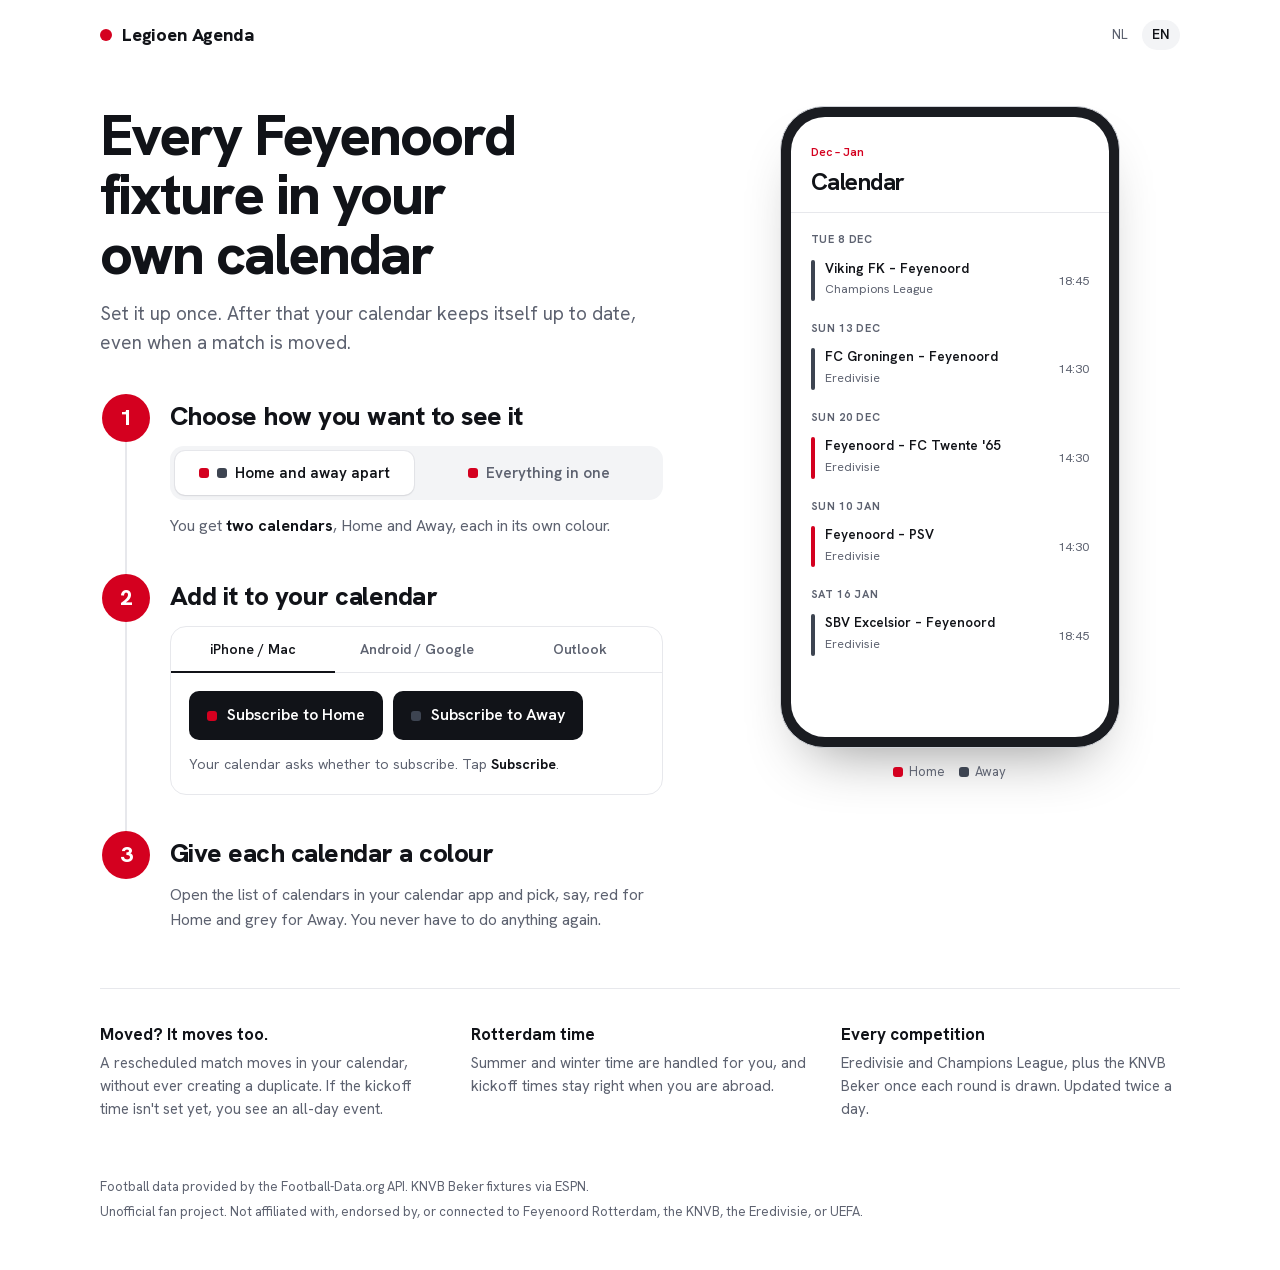
==== en/index.html @ c9abd43a "chore: refresh Feyenoord fixtures (2026-10-27T11:09Z)" ====
<!DOCTYPE html>
<html lang="en">
<head>
<meta charset="utf-8">
<meta name="viewport" content="width=device-width, initial-scale=1, viewport-fit=cover">
<title>Feyenoord fixtures in your calendar — free and always up to date</title>
<meta name="description" content="Add every Feyenoord fixture to your calendar on iPhone, Android or Outlook, for free. Rescheduled matches move with it automatically.">
<link rel="canonical" href="https://legioenagenda.nl/en/">
<meta name="theme-color" content="#d4001f">
<link rel="icon" href="../assets/favicon.svg" type="image/svg+xml">
<link rel="apple-touch-icon" href="../assets/apple-touch-icon.png">
<meta property="og:type" content="website">
<meta property="og:site_name" content="Legioen Agenda">
<meta property="og:title" content="Feyenoord fixtures in your calendar — free and always up to date">
<meta property="og:description" content="Add every Feyenoord fixture to your calendar on iPhone, Android or Outlook, for free. Rescheduled matches move with it automatically.">
<meta property="og:url" content="https://legioenagenda.nl/en/">
<meta property="og:locale" content="en_GB">
<meta property="og:locale:alternate" content="nl_NL">
<meta property="og:image" content="https://legioenagenda.nl/assets/og/og-en.png">
<meta property="og:image:width" content="1200">
<meta property="og:image:height" content="630">
<meta property="og:image:alt" content="Legioen Agenda: every Feyenoord fixture in your own calendar">
<meta name="twitter:card" content="summary_large_image">
<script type="application/ld+json">
{
  "@context": "https://schema.org",
  "@type": "WebSite",
  "name": "Legioen Agenda",
  "url": "https://legioenagenda.nl/",
  "inLanguage": "en",
  "description": "Add every Feyenoord fixture to your calendar on iPhone, Android or Outlook, for free. Rescheduled matches move with it automatically."
}
</script>
<!-- upcoming-data:start -->
<script type="application/ld+json">
{
  "@context": "https://schema.org",
  "@graph": [
    {
      "@type": "SportsEvent",
      "name": "Feyenoord Rotterdam – Fortuna Sittard",
      "sport": "Football",
      "startDate": "2026-10-31T16:30:00+01:00",
      "eventStatus": "https://schema.org/EventScheduled",
      "homeTeam": {
        "@type": "SportsTeam",
        "name": "Feyenoord Rotterdam"
      },
      "awayTeam": {
        "@type": "SportsTeam",
        "name": "Fortuna Sittard"
      },
      "description": "Eredivisie"
    },
    {
      "@type": "SportsEvent",
      "name": "Feyenoord Rotterdam – FC Internazionale Milano",
      "sport": "Football",
      "startDate": "2026-11-03T21:00:00+01:00",
      "eventStatus": "https://schema.org/EventScheduled",
      "homeTeam": {
        "@type": "SportsTeam",
        "name": "Feyenoord Rotterdam"
      },
      "awayTeam": {
        "@type": "SportsTeam",
        "name": "FC Internazionale Milano"
      },
      "description": "Champions League"
    },
    {
      "@type": "SportsEvent",
      "name": "SC Heerenveen – Feyenoord Rotterdam",
      "sport": "Football",
      "startDate": "2026-11-08T12:15:00+01:00",
      "eventStatus": "https://schema.org/EventScheduled",
      "homeTeam": {
        "@type": "SportsTeam",
        "name": "SC Heerenveen"
      },
      "awayTeam": {
        "@type": "SportsTeam",
        "name": "Feyenoord Rotterdam"
      },
      "description": "Eredivisie"
    },
    {
      "@type": "SportsEvent",
      "name": "Feyenoord Rotterdam – SBV Excelsior",
      "sport": "Football",
      "startDate": "2026-11-21T18:45:00+01:00",
      "eventStatus": "https://schema.org/EventScheduled",
      "homeTeam": {
        "@type": "SportsTeam",
        "name": "Feyenoord Rotterdam"
      },
      "awayTeam": {
        "@type": "SportsTeam",
        "name": "SBV Excelsior"
      },
      "description": "Eredivisie"
    },
    {
      "@type": "SportsEvent",
      "name": "Feyenoord Rotterdam – FC Porto",
      "sport": "Football",
      "startDate": "2026-11-24T21:00:00+01:00",
      "eventStatus": "https://schema.org/EventScheduled",
      "homeTeam": {
        "@type": "SportsTeam",
        "name": "Feyenoord Rotterdam"
      },
      "awayTeam": {
        "@type": "SportsTeam",
        "name": "FC Porto"
      },
      "description": "Champions League"
    }
  ]
}
</script>
<!-- upcoming-data:end -->
<link rel="alternate" hreflang="nl" href="https://legioenagenda.nl/">
<link rel="alternate" hreflang="en" href="https://legioenagenda.nl/en/">
<link rel="alternate" hreflang="x-default" href="https://legioenagenda.nl/">
<link rel="preload" href="../assets/fonts/hanken-grotesk-latin.woff2" as="font" type="font/woff2" crossorigin>
<link rel="stylesheet" href="../assets/site.css">
</head>
<body data-feed-base="../">
<div class="wrap">
  <div class="top">
    <a class="brand" href="../">Legioen Agenda</a>
    <nav class="lang" aria-label="Taal / Language">
      <a href="../" hreflang="nl" lang="nl">NL</a>
      <span aria-current="true">EN</span>
    </nav>
  </div>

  <main class="hero">
    <div>
      <div class="intro">
        <h1>Every Feyenoord fixture in your own calendar</h1>
        <p class="lede">Set it up once. After that your calendar keeps itself up to date, even when a match is moved.</p>
      </div>

      <ol class="steps">
        <li class="step">
          <div class="step-number" aria-hidden="true"></div>
          <div class="step-body">
            <h2>Choose how you want to see it</h2>
            <div class="choice" role="group" aria-label="Colours">
              <button type="button" data-option="two"><i class="swatch home"></i><i class="swatch away"></i>Home and away apart</button>
              <button type="button" data-option="one"><i class="swatch all"></i>Everything in one</button>
            </div>
            <p data-result="two">You get <strong>two calendars</strong>, Home and Away, each in its own colour.</p>
            <p data-result="one" hidden>You get <strong>one calendar</strong> with every match. Don't add Home or Away as well, or every match shows up twice.</p>
          </div>
        </li>

        <li class="step">
          <div class="step-number" aria-hidden="true"></div>
          <div class="step-body">
            <h2>Add it to your calendar</h2>
            <div class="device">
              <div class="tabs" role="tablist" aria-label="Calendar app">
                <button type="button" role="tab" data-tab="apple">iPhone / Mac</button>
                <button type="button" role="tab" data-tab="google">Android / Google</button>
                <button type="button" role="tab" data-tab="outlook">Outlook</button>
              </div>

              <div class="panel" data-panel="apple">
                <div class="subscribe" data-result="two">
                  <a data-feed="feyenoord-home.ics" href="webcal://legioenagenda.nl/feyenoord-home.ics"><i class="swatch home"></i>Subscribe to Home</a>
                  <a data-feed="feyenoord-away.ics" href="webcal://legioenagenda.nl/feyenoord-away.ics"><i class="swatch away"></i>Subscribe to Away</a>
                </div>
                <div class="subscribe" data-result="one" hidden>
                  <a data-feed="feyenoord-all.ics" href="webcal://legioenagenda.nl/feyenoord-all.ics"><i class="swatch all"></i>Subscribe to All</a>
                </div>
                <p class="note">Your calendar asks whether to subscribe. Tap <strong>Subscribe</strong>.</p>
              </div>

              <div class="panel" data-panel="google" hidden>
                <ol>
                  <li>Copy the link below.</li>
                  <li>Open <strong>calendar.google.com</strong> on a computer. The phone app can't do this.</li>
                  <li>Choose <strong>Other calendars → + → From URL</strong> and paste the link.</li>
                </ol>
                <div class="copy" data-result="two">
                  <span class="copy-name"><i class="swatch home"></i>Home</span><code data-feed="feyenoord-home.ics">https://legioenagenda.nl/feyenoord-home.ics</code><button type="button" data-feed="feyenoord-home.ics" data-copy="https://legioenagenda.nl/feyenoord-home.ics">Copy</button>
                  <span class="copy-name"><i class="swatch away"></i>Away</span><code data-feed="feyenoord-away.ics">https://legioenagenda.nl/feyenoord-away.ics</code><button type="button" data-feed="feyenoord-away.ics" data-copy="https://legioenagenda.nl/feyenoord-away.ics">Copy</button>
                </div>
                <div class="copy" data-result="one" hidden>
                  <span class="copy-name"><i class="swatch all"></i>All</span><code data-feed="feyenoord-all.ics">https://legioenagenda.nl/feyenoord-all.ics</code><button type="button" data-feed="feyenoord-all.ics" data-copy="https://legioenagenda.nl/feyenoord-all.ics">Copy</button>
                </div>
                <p class="note">Google refreshes every 8 to 24 hours. After that it shows up on your Android phone too.</p>
              </div>

              <div class="panel" data-panel="outlook" hidden>
                <ol>
                  <li>Copy the link below.</li>
                  <li>Choose <strong>Add calendar → Subscribe from web</strong>.</li>
                  <li>Paste the link, give it a name and click <strong>Import</strong>.</li>
                </ol>
                <div class="copy" data-result="two">
                  <span class="copy-name"><i class="swatch home"></i>Home</span><code data-feed="feyenoord-home.ics">https://legioenagenda.nl/feyenoord-home.ics</code><button type="button" data-feed="feyenoord-home.ics" data-copy="https://legioenagenda.nl/feyenoord-home.ics">Copy</button>
                  <span class="copy-name"><i class="swatch away"></i>Away</span><code data-feed="feyenoord-away.ics">https://legioenagenda.nl/feyenoord-away.ics</code><button type="button" data-feed="feyenoord-away.ics" data-copy="https://legioenagenda.nl/feyenoord-away.ics">Copy</button>
                </div>
                <div class="copy" data-result="one" hidden>
                  <span class="copy-name"><i class="swatch all"></i>All</span><code data-feed="feyenoord-all.ics">https://legioenagenda.nl/feyenoord-all.ics</code><button type="button" data-feed="feyenoord-all.ics" data-copy="https://legioenagenda.nl/feyenoord-all.ics">Copy</button>
                </div>
              </div>
            </div>
          </div>
        </li>

        <li class="step">
          <div class="step-number" aria-hidden="true"></div>
          <div class="step-body">
            <h2 data-result="two">Give each calendar a colour</h2>
            <p data-result="two">Open the list of calendars in your calendar app and pick, say, red for Home and grey for Away. You never have to do anything again.</p>
            <h2 data-result="one" hidden>Done</h2>
            <p data-result="one" hidden>You never have to do anything again. New and rescheduled matches appear by themselves.</p>
          </div>
        </li>
      </ol>
    </div>

    <aside class="preview" aria-label="Preview of your calendar">
      <div class="phone" data-view="two">
        <div class="screen">
          <div class="screen-head"><small data-range><!-- upcoming-range:start -->Oct – Nov<!-- upcoming-range:end --></small><strong>Calendar</strong></div>
          <div class="events" data-events><!-- upcoming:start -->
            <div class="day">Sat 31 Oct</div>
            <div class="event home"><i class="bar"></i><div><b>Feyenoord – Fortuna Sittard</b><span>Eredivisie</span></div><time>16:30</time></div>
            <div class="day">Tue 3 Nov</div>
            <div class="event home"><i class="bar"></i><div><b>Feyenoord – FC Internazionale Milano</b><span>Champions League</span></div><time>21:00</time></div>
            <div class="day">Sun 8 Nov</div>
            <div class="event away"><i class="bar"></i><div><b>SC Heerenveen – Feyenoord</b><span>Eredivisie</span></div><time>12:15</time></div>
            <div class="day">Sat 21 Nov</div>
            <div class="event home"><i class="bar"></i><div><b>Feyenoord – SBV Excelsior</b><span>Eredivisie</span></div><time>18:45</time></div>
            <div class="day">Tue 24 Nov</div>
            <div class="event home"><i class="bar"></i><div><b>Feyenoord – FC Porto</b><span>Champions League</span></div><time>21:00</time></div>
          <!-- upcoming:end --></div>
        </div>
      </div>
      <div class="legend" data-result="two"><span><i class="swatch home"></i>Home</span><span><i class="swatch away"></i>Away</span></div>
      <div class="legend" data-result="one" hidden><span><i class="swatch all"></i>All matches</span></div>
    </aside>
  </main>

  <section class="facts" aria-label="Good to know">
    <div><h3>Moved? It moves too.</h3><p>A rescheduled match moves in your calendar, without ever creating a duplicate. If the kickoff time isn't set yet, you see an all-day event.</p></div>
    <div><h3>Rotterdam time</h3><p>Summer and winter time are handled for you, and kickoff times stay right when you are abroad.</p></div>
    <div><h3>Every competition</h3><p>Eredivisie and Champions League, plus the KNVB Beker once each round is drawn. Updated twice a day.</p></div>
  </section>

  <footer>
    <p>Football data provided by the Football-Data.org API. KNVB Beker fixtures via ESPN.</p>
    <p>Unofficial fan project. Not affiliated with, endorsed by, or connected to Feyenoord Rotterdam, the KNVB, the Eredivisie, or UEFA.</p>
  </footer>
</div>
<script src="../assets/site.js"></script>
</body>
</html>
---- assets/site.css ----
/* Landing page. Split layout: numbered steps on the left, a phone on the right
   that previews the calendar in whichever colour scheme the visitor picks. */

@font-face {
  font-family: "Hanken Grotesk";
  font-style: normal;
  font-weight: 400 800;
  font-display: swap;
  src: url("fonts/hanken-grotesk-latin.woff2") format("woff2");
}

:root {
  --bg: #ffffff;
  --surface: #ffffff;
  --sunk: #f3f4f6;
  --fg: #111318;
  --muted: #5d6270;
  --line: #e7e8ec;
  --line-strong: #cfd2d8;
  --home: #d4001f;
  --away: #3d4451;
  --action: #111318;
  --on-action: #ffffff;
  --step: #d4001f;
  --on-step: #ffffff;
  --body: "Hanken Grotesk", "Helvetica Neue", Arial, sans-serif;
  color-scheme: light;
}

@media (prefers-color-scheme: dark) {
  :root {
    --bg: #0f1013;
    --surface: #16181d;
    --sunk: #1d2026;
    --fg: #f1f2f4;
    --muted: #9a9fab;
    --line: #262931;
    --line-strong: #3a3e48;
    --home: #ff3b52;
    --away: #8f97a6;
    --action: #f1f2f4;
    --on-action: #0f1013;
    --step: #e8112f;
    color-scheme: dark;
  }
}

* { box-sizing: border-box; }
html, body { background: var(--bg); }
body { margin: 0; color: var(--fg); font: 16px/1.55 var(--body); -webkit-font-smoothing: antialiased; }
a { color: inherit; }
:focus-visible { outline: 2px solid var(--home); outline-offset: 3px; border-radius: 4px; }
h1, h2, h3 { text-wrap: balance; overflow-wrap: break-word; hyphens: auto; }
[hidden] { display: none !important; }

.wrap {
  max-width: 1120px;
  margin: 0 auto;
  padding: 20px max(20px, env(safe-area-inset-right)) 48px max(20px, env(safe-area-inset-left));
  display: grid;
  gap: 56px;
}

/* Top bar */
.top { display: flex; justify-content: space-between; align-items: center; gap: 12px; }
.brand { font-weight: 800; font-size: 18px; letter-spacing: -.01em; display: flex; align-items: center; gap: 10px; text-decoration: none; }
.brand::before { content: ""; width: 12px; height: 12px; border-radius: 50%; background: var(--home); }
.lang { display: flex; gap: 4px; font-size: 14px; }
.lang a, .lang span { padding: 4px 10px; border-radius: 999px; text-decoration: none; color: var(--muted); }
.lang [aria-current] { background: var(--sunk); color: var(--fg); font-weight: 600; }

/* Hero: steps left, phone right */
.hero { display: grid; grid-template-columns: minmax(0, 1.1fr) minmax(0, .9fr); gap: 56px; align-items: start; }
.intro { display: grid; gap: 14px; margin-bottom: 36px; }
h1 { font-size: clamp(36px, 5.4vw, 58px); line-height: 1.03; letter-spacing: -.035em; font-weight: 800; margin: 0; }
.lede { margin: 0; font-size: 19px; color: var(--muted); max-width: 30em; }

/* Numbered steps */
.steps { list-style: none; margin: 0; padding: 0; display: grid; gap: 0; counter-reset: step; }
.step { display: grid; grid-template-columns: 52px minmax(0, 1fr); column-gap: 18px; counter-increment: step; }
.step-number { position: relative; display: flex; justify-content: center; }
.step-number::before {
  content: counter(step);
  width: 48px; height: 48px; border-radius: 50%;
  display: grid; place-items: center;
  background: var(--step); color: var(--on-step);
  font-size: 22px; font-weight: 800;
  position: relative; z-index: 1;
}
.step-number::after { content: ""; position: absolute; top: 48px; bottom: 0; width: 2px; background: var(--line); }
.step:last-child .step-number::after { display: none; }
.step-body { padding: 8px 0 36px; display: grid; gap: 14px; min-width: 0; }
.step:last-child .step-body { padding-bottom: 0; }
.step h2 { margin: 0; font-size: 26px; line-height: 1.15; letter-spacing: -.02em; font-weight: 800; }
.step p { margin: 0; color: var(--muted); }
.step p strong { color: var(--fg); }

/* Step 1: segmented choice */
.choice { display: grid; grid-template-columns: 1fr 1fr; gap: 6px; padding: 5px; background: var(--sunk); border-radius: 14px; }
.choice button {
  font: 600 15px var(--body); color: var(--muted); background: transparent; border: 0; border-radius: 10px;
  padding: 12px 10px; cursor: pointer; display: flex; justify-content: center; align-items: center; gap: 8px;
}
.choice button[aria-pressed="true"] { background: var(--surface); color: var(--fg); box-shadow: 0 1px 2px rgba(0,0,0,.08), 0 0 0 1px var(--line); }

.swatch { display: inline-block; width: 10px; height: 10px; border-radius: 3px; flex: none; }
.swatch.home, .swatch.all { background: var(--home); }
.swatch.away { background: var(--away); }

/* Step 2: device tabs */
.device { border: 1px solid var(--line); border-radius: 16px; overflow: hidden; background: var(--surface); }
.tabs { display: flex; border-bottom: 1px solid var(--line); }
.tabs button {
  flex: 1; font: 600 14px var(--body); color: var(--muted); background: transparent; border: 0;
  border-bottom: 2px solid transparent; margin-bottom: -1px; padding: 13px 8px; cursor: pointer;
}
.tabs button[aria-selected="true"] { color: var(--fg); border-bottom-color: var(--fg); }
.panel { padding: 18px; display: grid; gap: 14px; }
.panel ol { margin: 0; padding-left: 1.3em; display: grid; gap: 6px; }
.note { margin: 0; font-size: 14px; color: var(--muted); }

.subscribe { display: flex; flex-wrap: wrap; gap: 10px; }
.subscribe a {
  display: inline-flex; align-items: center; gap: 10px; font-weight: 600; text-decoration: none;
  color: var(--on-action); background: var(--action); border-radius: 10px; padding: 12px 18px;
}
.subscribe a:hover { filter: brightness(1.12); }

.copy { display: grid; grid-template-columns: auto minmax(0, 1fr) auto; gap: 8px 12px; align-items: center; }
.copy-name { display: inline-flex; align-items: center; gap: 8px; font-weight: 600; }
.copy code {
  font: 12.5px/1.4 ui-monospace, "SF Mono", Menlo, monospace; color: var(--muted); background: var(--sunk);
  border-radius: 6px; padding: 7px 9px; overflow-x: auto; white-space: nowrap;
}
.copy button {
  font: 600 13px var(--body); color: var(--fg); background: transparent; border: 1px solid var(--line-strong);
  border-radius: 8px; padding: 6px 12px; cursor: pointer;
}
.copy button:hover { border-color: var(--fg); }

/* Phone preview */
.preview { position: sticky; top: 24px; display: grid; gap: 14px; justify-items: center; }
.phone {
  width: min(100%, 340px); aspect-ratio: 9 / 17; border-radius: 44px; padding: 10px;
  background: #1a1c21; border: 1px solid var(--line-strong); box-shadow: 0 30px 60px -30px rgba(0,0,0,.45);
}
.screen { height: 100%; border-radius: 34px; background: var(--surface); overflow: hidden; display: grid; grid-template-rows: auto 1fr; }
.screen-head { padding: 26px 20px 12px; display: grid; gap: 2px; border-bottom: 1px solid var(--line); }
.screen-head small { font-size: 12px; color: var(--home); font-weight: 600; }
.screen-head strong { font-size: 24px; letter-spacing: -.02em; }
.events { padding: 8px 14px; display: grid; gap: 2px; align-content: start; overflow: hidden; }
.day { font-size: 11px; font-weight: 700; letter-spacing: .06em; text-transform: uppercase; color: var(--muted); padding: 10px 6px 2px; }
.event { display: grid; grid-template-columns: 4px minmax(0, 1fr) auto; gap: 10px; align-items: center; padding: 7px 6px; }
.event .bar { align-self: stretch; border-radius: 2px; background: var(--home); }
.event.away .bar { background: var(--away); }
[data-view="one"] .event .bar { background: var(--home); }
.event b { font-size: 13.5px; font-weight: 600; display: block; line-height: 1.25; overflow: hidden; text-overflow: ellipsis; white-space: nowrap; }
.event span { font-size: 12px; color: var(--muted); }
.event time { font-size: 12.5px; color: var(--muted); font-variant-numeric: tabular-nums; }
.event.cancelled b { text-decoration: line-through; color: var(--muted); }
.events .note { padding: 12px 6px; }
.placeholder { height: 40px; margin: 6px; border-radius: 8px; background: var(--sunk); }
.legend { display: flex; gap: 14px; font-size: 13px; color: var(--muted); }
.legend span { display: inline-flex; gap: 6px; align-items: center; }

/* Facts */
.facts { display: grid; grid-template-columns: repeat(3, minmax(0, 1fr)); gap: 32px; padding-top: 32px; border-top: 1px solid var(--line); }
.facts h3 { margin: 0 0 4px; font-size: 17px; }
.facts p { margin: 0; color: var(--muted); font-size: 15px; }

footer { display: grid; gap: 4px; font-size: 13px; color: var(--muted); }
footer p { margin: 0; max-width: 70em; }

@media (max-width: 860px) {
  .hero { grid-template-columns: 1fr; gap: 40px; }
  .preview { position: static; }
  .phone { width: min(100%, 300px); }
  .facts { grid-template-columns: 1fr; gap: 18px; }
}

@media (max-width: 480px) {
  .step { grid-template-columns: 40px minmax(0, 1fr); column-gap: 14px; }
  .step-number::before { width: 40px; height: 40px; font-size: 19px; }
  .step-number::after { top: 40px; }
  .step h2 { font-size: 22px; }
  .choice { grid-template-columns: 1fr; }
}

@media (prefers-reduced-motion: reduce) { * { transition: none !important; } }
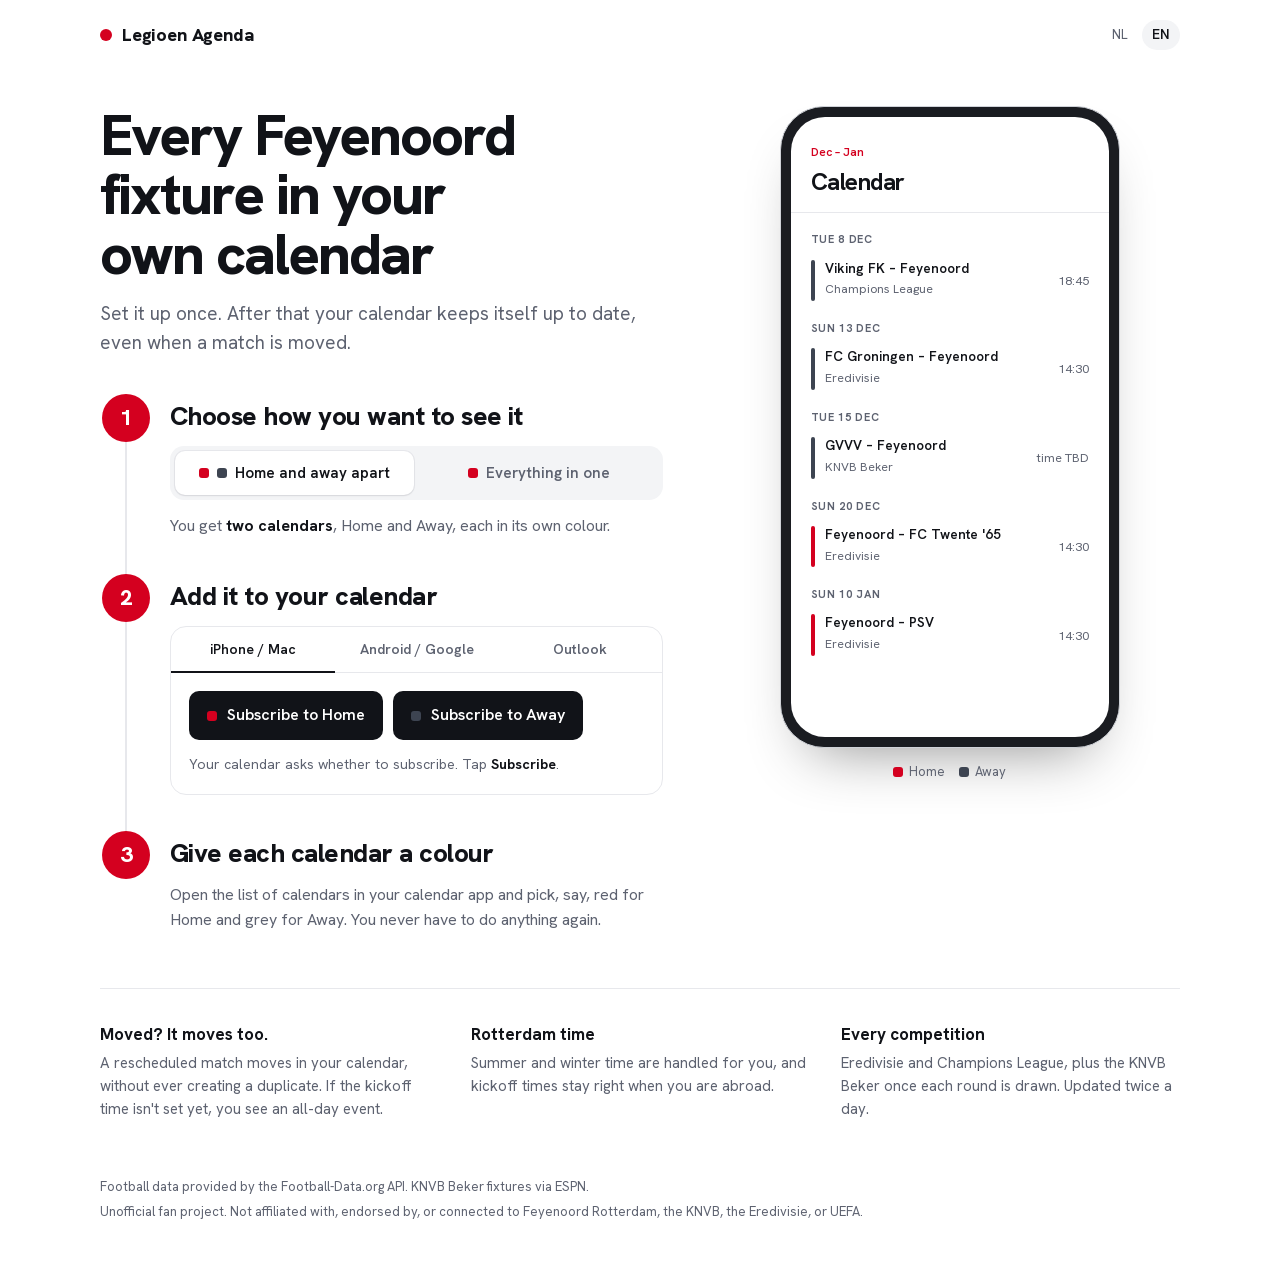
==== commit 87da192e: "chore: refresh Feyenoord fixtures (2026-11-01T11:13Z)" ====
--- a/en/index.html
+++ b/en/index.html
@@ -3,6 +3,7 @@
 <head>
 <meta charset="utf-8">
 <meta name="viewport" content="width=device-width, initial-scale=1, viewport-fit=cover">
+<script>document.documentElement.classList.add('js');</script>
 <title>Feyenoord fixtures in your calendar — free and always up to date</title>
 <meta name="description" content="Add every Feyenoord fixture to your calendar on iPhone, Android or Outlook, for free. Rescheduled matches move with it automatically.">
 <link rel="canonical" href="https://legioenagenda.nl/en/">
@@ -38,83 +39,111 @@
   "@graph": [
     {
       "@type": "SportsEvent",
-      "name": "Feyenoord Rotterdam – Fortuna Sittard",
-      "sport": "Football",
-      "startDate": "2026-10-31T16:30:00+01:00",
-      "eventStatus": "https://schema.org/EventScheduled",
-      "homeTeam": {
-        "@type": "SportsTeam",
-        "name": "Feyenoord Rotterdam"
-      },
-      "awayTeam": {
-        "@type": "SportsTeam",
-        "name": "Fortuna Sittard"
-      },
-      "description": "Eredivisie"
+      "name": "Feyenoord Rotterdam – FC Internazionale Milano",
+      "sport": "Football",
+      "startDate": "2026-11-03T21:00:00+01:00",
+      "eventStatus": "https://schema.org/EventScheduled",
+      "homeTeam": {
+        "@type": "SportsTeam",
+        "name": "Feyenoord Rotterdam"
+      },
+      "awayTeam": {
+        "@type": "SportsTeam",
+        "name": "FC Internazionale Milano"
+      },
+      "description": "Champions League",
+      "location": {
+        "@type": "Place",
+        "name": "Stadion Feijenoord (De Kuip)",
+        "address": {
+          "@type": "PostalAddress",
+          "streetAddress": "Van Zandvlietplein 1",
+          "postalCode": "3077 AA",
+          "addressLocality": "Rotterdam",
+          "addressCountry": "NL"
+        }
+      }
     },
     {
       "@type": "SportsEvent",
-      "name": "Feyenoord Rotterdam – FC Internazionale Milano",
-      "sport": "Football",
-      "startDate": "2026-11-03T21:00:00+01:00",
-      "eventStatus": "https://schema.org/EventScheduled",
-      "homeTeam": {
-        "@type": "SportsTeam",
-        "name": "Feyenoord Rotterdam"
-      },
-      "awayTeam": {
-        "@type": "SportsTeam",
-        "name": "FC Internazionale Milano"
-      },
-      "description": "Champions League"
+      "name": "Feyenoord Rotterdam – SBV Excelsior",
+      "sport": "Football",
+      "startDate": "2026-11-21T18:45:00+01:00",
+      "eventStatus": "https://schema.org/EventScheduled",
+      "homeTeam": {
+        "@type": "SportsTeam",
+        "name": "Feyenoord Rotterdam"
+      },
+      "awayTeam": {
+        "@type": "SportsTeam",
+        "name": "SBV Excelsior"
+      },
+      "description": "Eredivisie",
+      "location": {
+        "@type": "Place",
+        "name": "Stadion Feijenoord (De Kuip)",
+        "address": {
+          "@type": "PostalAddress",
+          "streetAddress": "Van Zandvlietplein 1",
+          "postalCode": "3077 AA",
+          "addressLocality": "Rotterdam",
+          "addressCountry": "NL"
+        }
+      }
     },
     {
       "@type": "SportsEvent",
-      "name": "SC Heerenveen – Feyenoord Rotterdam",
-      "sport": "Football",
-      "startDate": "2026-11-08T12:15:00+01:00",
-      "eventStatus": "https://schema.org/EventScheduled",
-      "homeTeam": {
-        "@type": "SportsTeam",
-        "name": "SC Heerenveen"
-      },
-      "awayTeam": {
-        "@type": "SportsTeam",
-        "name": "Feyenoord Rotterdam"
-      },
-      "description": "Eredivisie"
+      "name": "Feyenoord Rotterdam – FC Porto",
+      "sport": "Football",
+      "startDate": "2026-11-24T21:00:00+01:00",
+      "eventStatus": "https://schema.org/EventScheduled",
+      "homeTeam": {
+        "@type": "SportsTeam",
+        "name": "Feyenoord Rotterdam"
+      },
+      "awayTeam": {
+        "@type": "SportsTeam",
+        "name": "FC Porto"
+      },
+      "description": "Champions League",
+      "location": {
+        "@type": "Place",
+        "name": "Stadion Feijenoord (De Kuip)",
+        "address": {
+          "@type": "PostalAddress",
+          "streetAddress": "Van Zandvlietplein 1",
+          "postalCode": "3077 AA",
+          "addressLocality": "Rotterdam",
+          "addressCountry": "NL"
+        }
+      }
     },
     {
       "@type": "SportsEvent",
-      "name": "Feyenoord Rotterdam – SBV Excelsior",
-      "sport": "Football",
-      "startDate": "2026-11-21T18:45:00+01:00",
-      "eventStatus": "https://schema.org/EventScheduled",
-      "homeTeam": {
-        "@type": "SportsTeam",
-        "name": "Feyenoord Rotterdam"
-      },
-      "awayTeam": {
-        "@type": "SportsTeam",
-        "name": "SBV Excelsior"
-      },
-      "description": "Eredivisie"
-    },
-    {
-      "@type": "SportsEvent",
-      "name": "Feyenoord Rotterdam – FC Porto",
-      "sport": "Football",
-      "startDate": "2026-11-24T21:00:00+01:00",
-      "eventStatus": "https://schema.org/EventScheduled",
-      "homeTeam": {
-        "@type": "SportsTeam",
-        "name": "Feyenoord Rotterdam"
-      },
-      "awayTeam": {
-        "@type": "SportsTeam",
-        "name": "FC Porto"
-      },
-      "description": "Champions League"
+      "name": "Feyenoord Rotterdam – AFC Ajax",
+      "sport": "Football",
+      "startDate": "2026-11-29T14:30:00+01:00",
+      "eventStatus": "https://schema.org/EventScheduled",
+      "homeTeam": {
+        "@type": "SportsTeam",
+        "name": "Feyenoord Rotterdam"
+      },
+      "awayTeam": {
+        "@type": "SportsTeam",
+        "name": "AFC Ajax"
+      },
+      "description": "Eredivisie",
+      "location": {
+        "@type": "Place",
+        "name": "Stadion Feijenoord (De Kuip)",
+        "address": {
+          "@type": "PostalAddress",
+          "streetAddress": "Van Zandvlietplein 1",
+          "postalCode": "3077 AA",
+          "addressLocality": "Rotterdam",
+          "addressCountry": "NL"
+        }
+      }
     }
   ]
 }
@@ -148,12 +177,12 @@
           <div class="step-number" aria-hidden="true"></div>
           <div class="step-body">
             <h2>Choose how you want to see it</h2>
-            <div class="choice" role="group" aria-label="Colours">
+            <div class="choice js-only" role="group" aria-label="Colours">
               <button type="button" data-option="two"><i class="swatch home"></i><i class="swatch away"></i>Home and away apart</button>
               <button type="button" data-option="one"><i class="swatch all"></i>Everything in one</button>
             </div>
-            <p data-result="two">You get <strong>two calendars</strong>, Home and Away, each in its own colour.</p>
-            <p data-result="one" hidden>You get <strong>one calendar</strong> with every match. Don't add Home or Away as well, or every match shows up twice.</p>
+            <p data-result="two"><b class="no-js-only">Home and away apart:</b> You get <strong>two calendars</strong>, Home and Away, each in its own colour.</p>
+            <p data-result="one" data-start-hidden><b class="no-js-only">Everything in one:</b> You get <strong>one calendar</strong> with every match. Don't add Home or Away as well, or every match shows up twice.</p>
           </div>
         </li>
 
@@ -162,51 +191,54 @@
           <div class="step-body">
             <h2>Add it to your calendar</h2>
             <div class="device">
-              <div class="tabs" role="tablist" aria-label="Calendar app">
+              <div class="tabs js-only" role="tablist" aria-label="Calendar app">
                 <button type="button" role="tab" data-tab="apple">iPhone / Mac</button>
                 <button type="button" role="tab" data-tab="google">Android / Google</button>
                 <button type="button" role="tab" data-tab="outlook">Outlook</button>
               </div>
 
               <div class="panel" data-panel="apple">
+                <h3 class="panel-title no-js-only">iPhone / Mac</h3>
                 <div class="subscribe" data-result="two">
                   <a data-feed="feyenoord-home.ics" href="webcal://legioenagenda.nl/feyenoord-home.ics"><i class="swatch home"></i>Subscribe to Home</a>
                   <a data-feed="feyenoord-away.ics" href="webcal://legioenagenda.nl/feyenoord-away.ics"><i class="swatch away"></i>Subscribe to Away</a>
                 </div>
-                <div class="subscribe" data-result="one" hidden>
+                <div class="subscribe" data-result="one" data-start-hidden>
                   <a data-feed="feyenoord-all.ics" href="webcal://legioenagenda.nl/feyenoord-all.ics"><i class="swatch all"></i>Subscribe to All</a>
                 </div>
                 <p class="note">Your calendar asks whether to subscribe. Tap <strong>Subscribe</strong>.</p>
               </div>
 
-              <div class="panel" data-panel="google" hidden>
+              <div class="panel" data-panel="google" data-start-hidden>
+                <h3 class="panel-title no-js-only">Android / Google</h3>
                 <ol>
                   <li>Copy the link below.</li>
                   <li>Open <strong>calendar.google.com</strong> on a computer. The phone app can't do this.</li>
                   <li>Choose <strong>Other calendars → + → From URL</strong> and paste the link.</li>
                 </ol>
                 <div class="copy" data-result="two">
-                  <span class="copy-name"><i class="swatch home"></i>Home</span><code data-feed="feyenoord-home.ics">https://legioenagenda.nl/feyenoord-home.ics</code><button type="button" data-feed="feyenoord-home.ics" data-copy="https://legioenagenda.nl/feyenoord-home.ics">Copy</button>
-                  <span class="copy-name"><i class="swatch away"></i>Away</span><code data-feed="feyenoord-away.ics">https://legioenagenda.nl/feyenoord-away.ics</code><button type="button" data-feed="feyenoord-away.ics" data-copy="https://legioenagenda.nl/feyenoord-away.ics">Copy</button>
-                </div>
-                <div class="copy" data-result="one" hidden>
-                  <span class="copy-name"><i class="swatch all"></i>All</span><code data-feed="feyenoord-all.ics">https://legioenagenda.nl/feyenoord-all.ics</code><button type="button" data-feed="feyenoord-all.ics" data-copy="https://legioenagenda.nl/feyenoord-all.ics">Copy</button>
+                  <span class="copy-name"><i class="swatch home"></i>Home</span><code data-feed="feyenoord-home.ics">https://legioenagenda.nl/feyenoord-home.ics</code><button type="button" class="js-only" data-feed="feyenoord-home.ics" data-copy="https://legioenagenda.nl/feyenoord-home.ics">Copy</button>
+                  <span class="copy-name"><i class="swatch away"></i>Away</span><code data-feed="feyenoord-away.ics">https://legioenagenda.nl/feyenoord-away.ics</code><button type="button" class="js-only" data-feed="feyenoord-away.ics" data-copy="https://legioenagenda.nl/feyenoord-away.ics">Copy</button>
+                </div>
+                <div class="copy" data-result="one" data-start-hidden>
+                  <span class="copy-name"><i class="swatch all"></i>All</span><code data-feed="feyenoord-all.ics">https://legioenagenda.nl/feyenoord-all.ics</code><button type="button" class="js-only" data-feed="feyenoord-all.ics" data-copy="https://legioenagenda.nl/feyenoord-all.ics">Copy</button>
                 </div>
                 <p class="note">Google refreshes every 8 to 24 hours. After that it shows up on your Android phone too.</p>
               </div>
 
-              <div class="panel" data-panel="outlook" hidden>
+              <div class="panel" data-panel="outlook" data-start-hidden>
+                <h3 class="panel-title no-js-only">Outlook</h3>
                 <ol>
                   <li>Copy the link below.</li>
                   <li>Choose <strong>Add calendar → Subscribe from web</strong>.</li>
                   <li>Paste the link, give it a name and click <strong>Import</strong>.</li>
                 </ol>
                 <div class="copy" data-result="two">
-                  <span class="copy-name"><i class="swatch home"></i>Home</span><code data-feed="feyenoord-home.ics">https://legioenagenda.nl/feyenoord-home.ics</code><button type="button" data-feed="feyenoord-home.ics" data-copy="https://legioenagenda.nl/feyenoord-home.ics">Copy</button>
-                  <span class="copy-name"><i class="swatch away"></i>Away</span><code data-feed="feyenoord-away.ics">https://legioenagenda.nl/feyenoord-away.ics</code><button type="button" data-feed="feyenoord-away.ics" data-copy="https://legioenagenda.nl/feyenoord-away.ics">Copy</button>
-                </div>
-                <div class="copy" data-result="one" hidden>
-                  <span class="copy-name"><i class="swatch all"></i>All</span><code data-feed="feyenoord-all.ics">https://legioenagenda.nl/feyenoord-all.ics</code><button type="button" data-feed="feyenoord-all.ics" data-copy="https://legioenagenda.nl/feyenoord-all.ics">Copy</button>
+                  <span class="copy-name"><i class="swatch home"></i>Home</span><code data-feed="feyenoord-home.ics">https://legioenagenda.nl/feyenoord-home.ics</code><button type="button" class="js-only" data-feed="feyenoord-home.ics" data-copy="https://legioenagenda.nl/feyenoord-home.ics">Copy</button>
+                  <span class="copy-name"><i class="swatch away"></i>Away</span><code data-feed="feyenoord-away.ics">https://legioenagenda.nl/feyenoord-away.ics</code><button type="button" class="js-only" data-feed="feyenoord-away.ics" data-copy="https://legioenagenda.nl/feyenoord-away.ics">Copy</button>
+                </div>
+                <div class="copy" data-result="one" data-start-hidden>
+                  <span class="copy-name"><i class="swatch all"></i>All</span><code data-feed="feyenoord-all.ics">https://legioenagenda.nl/feyenoord-all.ics</code><button type="button" class="js-only" data-feed="feyenoord-all.ics" data-copy="https://legioenagenda.nl/feyenoord-all.ics">Copy</button>
                 </div>
               </div>
             </div>
@@ -218,8 +250,8 @@
           <div class="step-body">
             <h2 data-result="two">Give each calendar a colour</h2>
             <p data-result="two">Open the list of calendars in your calendar app and pick, say, red for Home and grey for Away. You never have to do anything again.</p>
-            <h2 data-result="one" hidden>Done</h2>
-            <p data-result="one" hidden>You never have to do anything again. New and rescheduled matches appear by themselves.</p>
+            <h2 class="js-only" data-result="one" data-start-hidden>Done</h2>
+            <p class="js-only" data-result="one" data-start-hidden>You never have to do anything again. New and rescheduled matches appear by themselves.</p>
           </div>
         </li>
       </ol>
@@ -228,10 +260,8 @@
     <aside class="preview" aria-label="Preview of your calendar">
       <div class="phone" data-view="two">
         <div class="screen">
-          <div class="screen-head"><small data-range><!-- upcoming-range:start -->Oct – Nov<!-- upcoming-range:end --></small><strong>Calendar</strong></div>
+          <div class="screen-head"><small data-range><!-- upcoming-range:start -->Nov<!-- upcoming-range:end --></small><strong>Calendar</strong></div>
           <div class="events" data-events><!-- upcoming:start -->
-            <div class="day">Sat 31 Oct</div>
-            <div class="event home"><i class="bar"></i><div><b>Feyenoord – Fortuna Sittard</b><span>Eredivisie</span></div><time>16:30</time></div>
             <div class="day">Tue 3 Nov</div>
             <div class="event home"><i class="bar"></i><div><b>Feyenoord – FC Internazionale Milano</b><span>Champions League</span></div><time>21:00</time></div>
             <div class="day">Sun 8 Nov</div>
@@ -240,11 +270,13 @@
             <div class="event home"><i class="bar"></i><div><b>Feyenoord – SBV Excelsior</b><span>Eredivisie</span></div><time>18:45</time></div>
             <div class="day">Tue 24 Nov</div>
             <div class="event home"><i class="bar"></i><div><b>Feyenoord – FC Porto</b><span>Champions League</span></div><time>21:00</time></div>
+            <div class="day">Sun 29 Nov</div>
+            <div class="event home"><i class="bar"></i><div><b>Feyenoord – AFC Ajax</b><span>Eredivisie</span></div><time>14:30</time></div>
           <!-- upcoming:end --></div>
         </div>
       </div>
       <div class="legend" data-result="two"><span><i class="swatch home"></i>Home</span><span><i class="swatch away"></i>Away</span></div>
-      <div class="legend" data-result="one" hidden><span><i class="swatch all"></i>All matches</span></div>
+      <div class="legend js-only" data-result="one" data-start-hidden><span><i class="swatch all"></i>All matches</span></div>
     </aside>
   </main>
 
--- a/assets/site.css
+++ b/assets/site.css
@@ -53,6 +53,11 @@
 h1, h2, h3 { text-wrap: balance; overflow-wrap: break-word; hyphens: auto; }
 [hidden] { display: none !important; }
 
+/* Without JavaScript every option shows at once and the controls that need a
+   script are left out. The inline script in <head> sets .js before first paint. */
+.js .no-js-only, .js [data-start-hidden] { display: none; }
+html:not(.js) .js-only { display: none !important; }
+
 .wrap {
   max-width: 1120px;
   margin: 0 auto;
@@ -117,6 +122,8 @@
 .tabs button[aria-selected="true"] { color: var(--fg); border-bottom-color: var(--fg); }
 .panel { padding: 18px; display: grid; gap: 14px; }
 .panel ol { margin: 0; padding-left: 1.3em; display: grid; gap: 6px; }
+.panel-title { margin: 0; font-size: 16px; }
+html:not(.js) .panel + .panel { border-top: 1px solid var(--line); }
 .note { margin: 0; font-size: 14px; color: var(--muted); }
 
 .subscribe { display: flex; flex-wrap: wrap; gap: 10px; }
@@ -137,6 +144,10 @@
   border-radius: 8px; padding: 6px 12px; cursor: pointer;
 }
 .copy button:hover { border-color: var(--fg); }
+/* No copy button without JavaScript: show the whole link, selected in one tap. */
+/* A fixed name column lines up the separate Thuis/Uit and Alles blocks. */
+html:not(.js) .copy { grid-template-columns: 5.5em minmax(0, 1fr); }
+html:not(.js) .copy code { white-space: normal; overflow-wrap: anywhere; user-select: all; -webkit-user-select: all; }
 
 /* Phone preview */
 .preview { position: sticky; top: 24px; display: grid; gap: 14px; justify-items: center; }
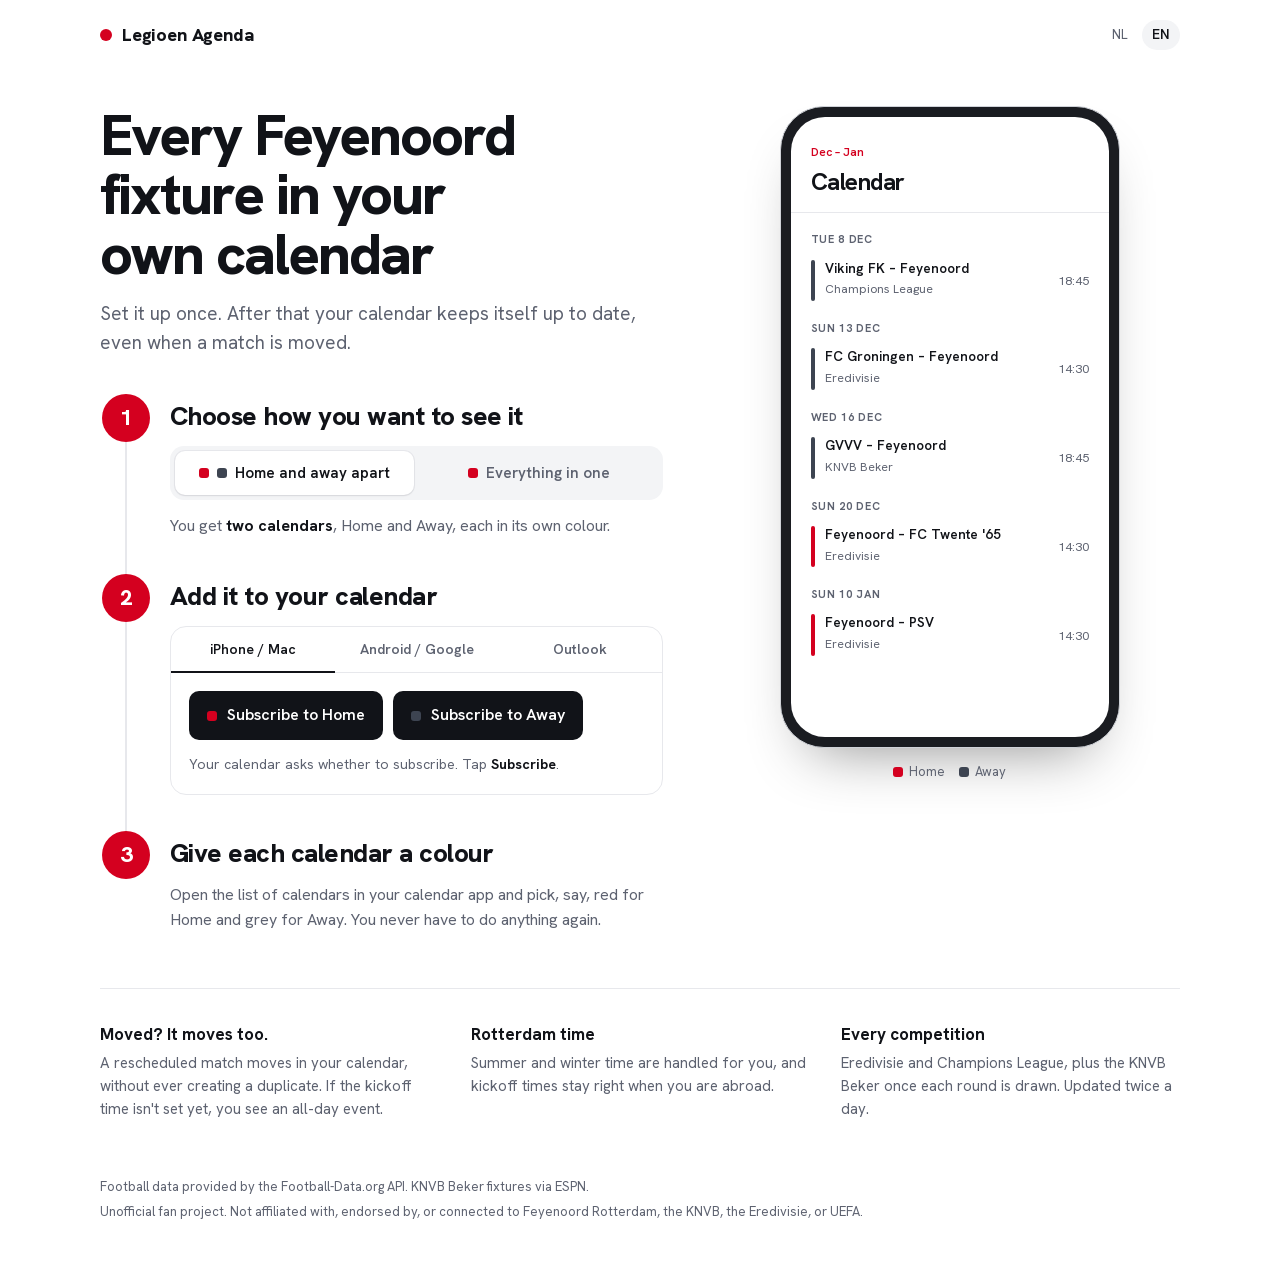
==== commit 2347271e: "chore: refresh Feyenoord fixtures (2026-11-09T12:46Z)" ====
--- a/en/index.html
+++ b/en/index.html
@@ -39,33 +39,6 @@
   "@graph": [
     {
       "@type": "SportsEvent",
-      "name": "Feyenoord Rotterdam – FC Internazionale Milano",
-      "sport": "Football",
-      "startDate": "2026-11-03T21:00:00+01:00",
-      "eventStatus": "https://schema.org/EventScheduled",
-      "homeTeam": {
-        "@type": "SportsTeam",
-        "name": "Feyenoord Rotterdam"
-      },
-      "awayTeam": {
-        "@type": "SportsTeam",
-        "name": "FC Internazionale Milano"
-      },
-      "description": "Champions League",
-      "location": {
-        "@type": "Place",
-        "name": "Stadion Feijenoord (De Kuip)",
-        "address": {
-          "@type": "PostalAddress",
-          "streetAddress": "Van Zandvlietplein 1",
-          "postalCode": "3077 AA",
-          "addressLocality": "Rotterdam",
-          "addressCountry": "NL"
-        }
-      }
-    },
-    {
-      "@type": "SportsEvent",
       "name": "Feyenoord Rotterdam – SBV Excelsior",
       "sport": "Football",
       "startDate": "2026-11-21T18:45:00+01:00",
@@ -260,18 +233,18 @@
     <aside class="preview" aria-label="Preview of your calendar">
       <div class="phone" data-view="two">
         <div class="screen">
-          <div class="screen-head"><small data-range><!-- upcoming-range:start -->Nov<!-- upcoming-range:end --></small><strong>Calendar</strong></div>
+          <div class="screen-head"><small data-range><!-- upcoming-range:start -->Nov – Dec<!-- upcoming-range:end --></small><strong>Calendar</strong></div>
           <div class="events" data-events><!-- upcoming:start -->
-            <div class="day">Tue 3 Nov</div>
-            <div class="event home"><i class="bar"></i><div><b>Feyenoord – FC Internazionale Milano</b><span>Champions League</span></div><time>21:00</time></div>
-            <div class="day">Sun 8 Nov</div>
-            <div class="event away"><i class="bar"></i><div><b>SC Heerenveen – Feyenoord</b><span>Eredivisie</span></div><time>12:15</time></div>
             <div class="day">Sat 21 Nov</div>
             <div class="event home"><i class="bar"></i><div><b>Feyenoord – SBV Excelsior</b><span>Eredivisie</span></div><time>18:45</time></div>
             <div class="day">Tue 24 Nov</div>
             <div class="event home"><i class="bar"></i><div><b>Feyenoord – FC Porto</b><span>Champions League</span></div><time>21:00</time></div>
             <div class="day">Sun 29 Nov</div>
             <div class="event home"><i class="bar"></i><div><b>Feyenoord – AFC Ajax</b><span>Eredivisie</span></div><time>14:30</time></div>
+            <div class="day">Sat 5 Dec</div>
+            <div class="event away"><i class="bar"></i><div><b>Willem II Tilburg – Feyenoord</b><span>Eredivisie</span></div><time>16:30</time></div>
+            <div class="day">Tue 8 Dec</div>
+            <div class="event away"><i class="bar"></i><div><b>Viking FK – Feyenoord</b><span>Champions League</span></div><time>18:45</time></div>
           <!-- upcoming:end --></div>
         </div>
       </div>
